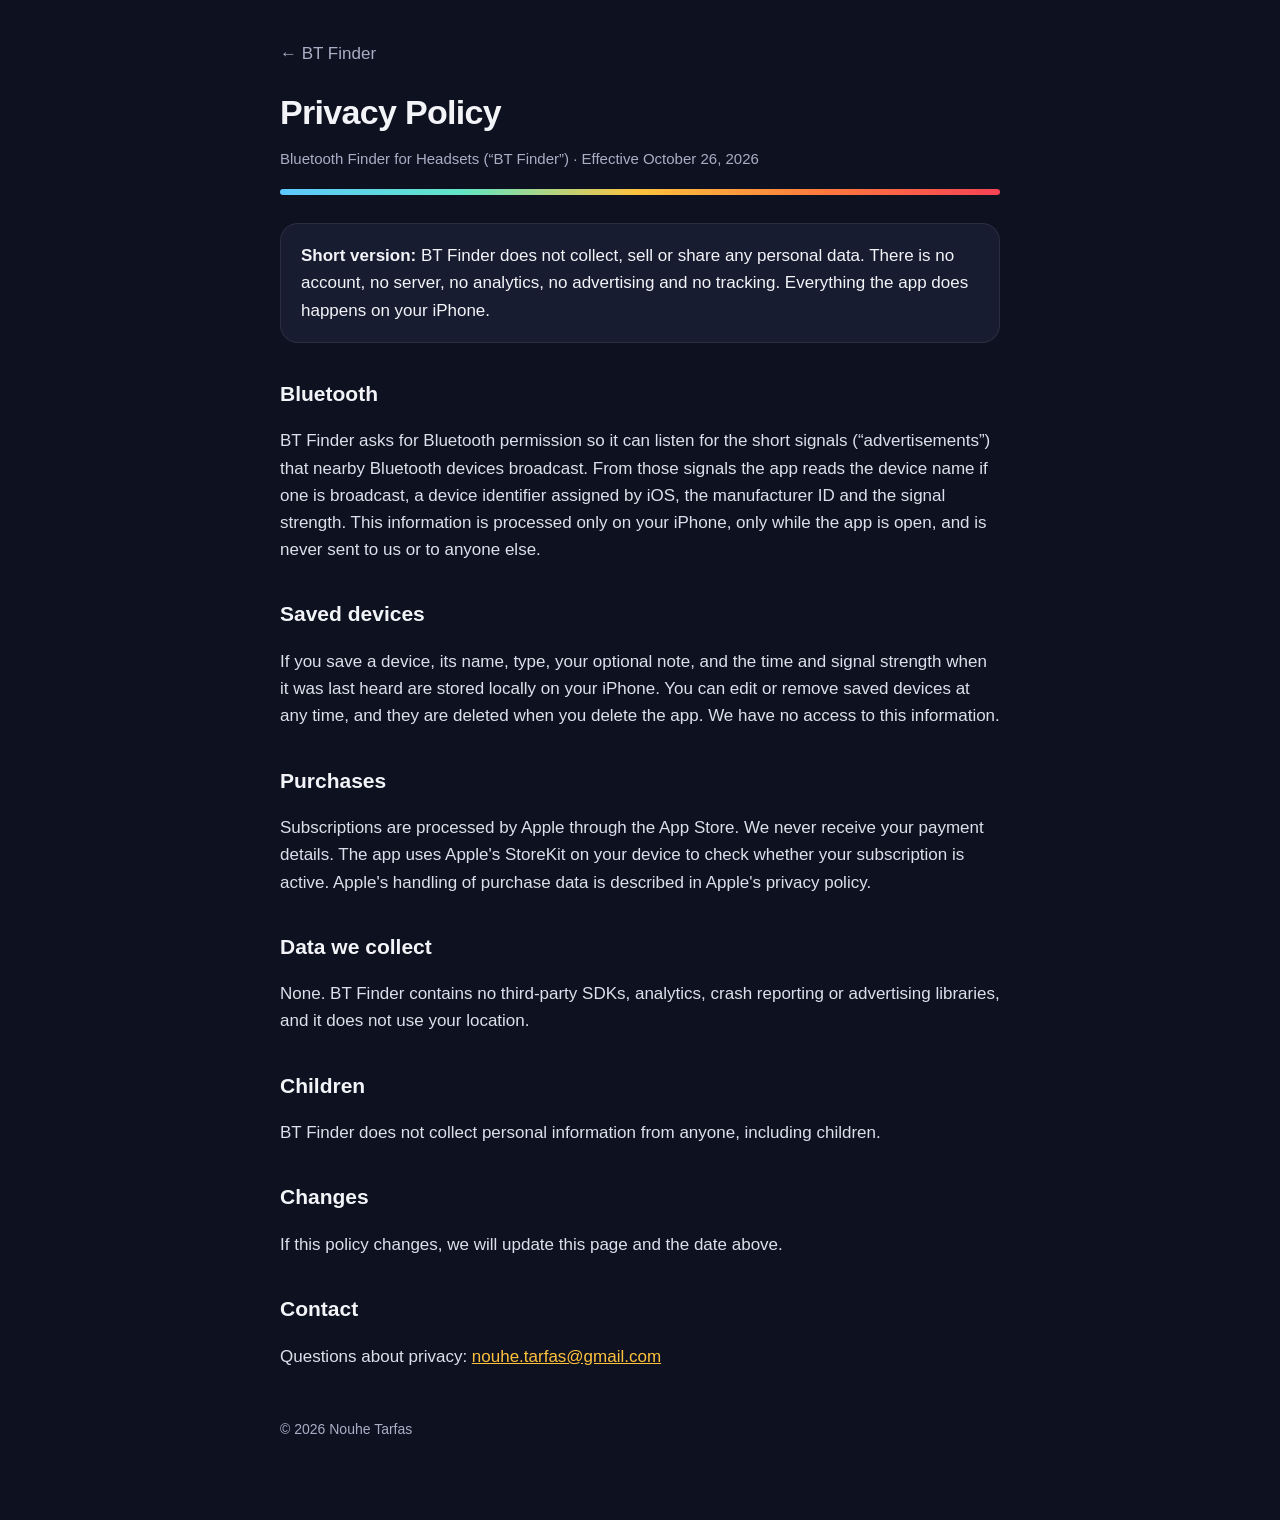
==== privacy.html @ 6a32c276 "Add BT Finder privacy, terms and support pages Co-Authored-By: Claude Opus 5.5 <noreply@anthropic.co" ====
<!doctype html>
<html lang="en"><head><meta charset="utf-8"><meta name="viewport" content="width=device-width,initial-scale=1">
<title>Privacy Policy – BT Finder</title><link rel="stylesheet" href="style.css"></head>
<body><main>
<a class="back" href="index.html">← BT Finder</a>
<h1>Privacy Policy</h1>
<p class="muted">Bluetooth Finder for Headsets (“BT Finder”) · Effective October 26, 2026</p>
<div class="bar"></div>
<div class="card"><strong>Short version:</strong> BT Finder does not collect, sell or share any personal data. There is no account, no server, no analytics, no advertising and no tracking. Everything the app does happens on your iPhone.</div>

<h2>Bluetooth</h2>
<p>BT Finder asks for Bluetooth permission so it can listen for the short signals (“advertisements”) that nearby Bluetooth devices broadcast. From those signals the app reads the device name if one is broadcast, a device identifier assigned by iOS, the manufacturer ID and the signal strength. This information is processed only on your iPhone, only while the app is open, and is never sent to us or to anyone else.</p>

<h2>Saved devices</h2>
<p>If you save a device, its name, type, your optional note, and the time and signal strength when it was last heard are stored locally on your iPhone. You can edit or remove saved devices at any time, and they are deleted when you delete the app. We have no access to this information.</p>

<h2>Purchases</h2>
<p>Subscriptions are processed by Apple through the App Store. We never receive your payment details. The app uses Apple's StoreKit on your device to check whether your subscription is active. Apple's handling of purchase data is described in Apple's privacy policy.</p>

<h2>Data we collect</h2>
<p>None. BT Finder contains no third-party SDKs, analytics, crash reporting or advertising libraries, and it does not use your location.</p>

<h2>Children</h2>
<p>BT Finder does not collect personal information from anyone, including children.</p>

<h2>Changes</h2>
<p>If this policy changes, we will update this page and the date above.</p>

<h2>Contact</h2>
<p>Questions about privacy: <a href="mailto:nouhe.tarfas@gmail.com">nouhe.tarfas@gmail.com</a></p>
<footer>© 2026 Nouhe Tarfas</footer>
</main></body></html>
---- style.css ----
:root{--ink:#0E1120;--raised:#181C30;--text:#F3F4F8;--muted:#A9AEC4;--ember:#FF7A3D;--sun:#FFC23D;--frost:#5CC8FF;--line:rgba(255,255,255,.08)}
*{box-sizing:border-box}
body{margin:0;background:var(--ink);color:var(--text);font:17px/1.6 -apple-system,BlinkMacSystemFont,"SF Pro Text","Segoe UI",Roboto,Helvetica,Arial,sans-serif}
main{max-width:760px;margin:0 auto;padding:40px 20px 80px}
a{color:var(--sun)}
h1{font-size:34px;line-height:1.15;margin:8px 0 6px;letter-spacing:-.02em}
h2{font-size:21px;margin:34px 0 8px}
p,li{color:#DDE0EA}
.muted{color:var(--muted);font-size:15px}
.back{display:inline-block;margin-bottom:18px;text-decoration:none;color:var(--muted)}
.bar{height:6px;border-radius:6px;background:linear-gradient(90deg,var(--frost),#61E6C7,var(--sun),var(--ember),#F54254);margin:18px 0 28px}
.card{background:var(--raised);border:1px solid var(--line);border-radius:18px;padding:18px 20px;margin:14px 0}
.links a{display:block;padding:14px 18px;margin:10px 0;border-radius:14px;background:var(--raised);border:1px solid var(--line);text-decoration:none;color:var(--text);font-weight:600}
footer{margin-top:48px;color:var(--muted);font-size:14px}
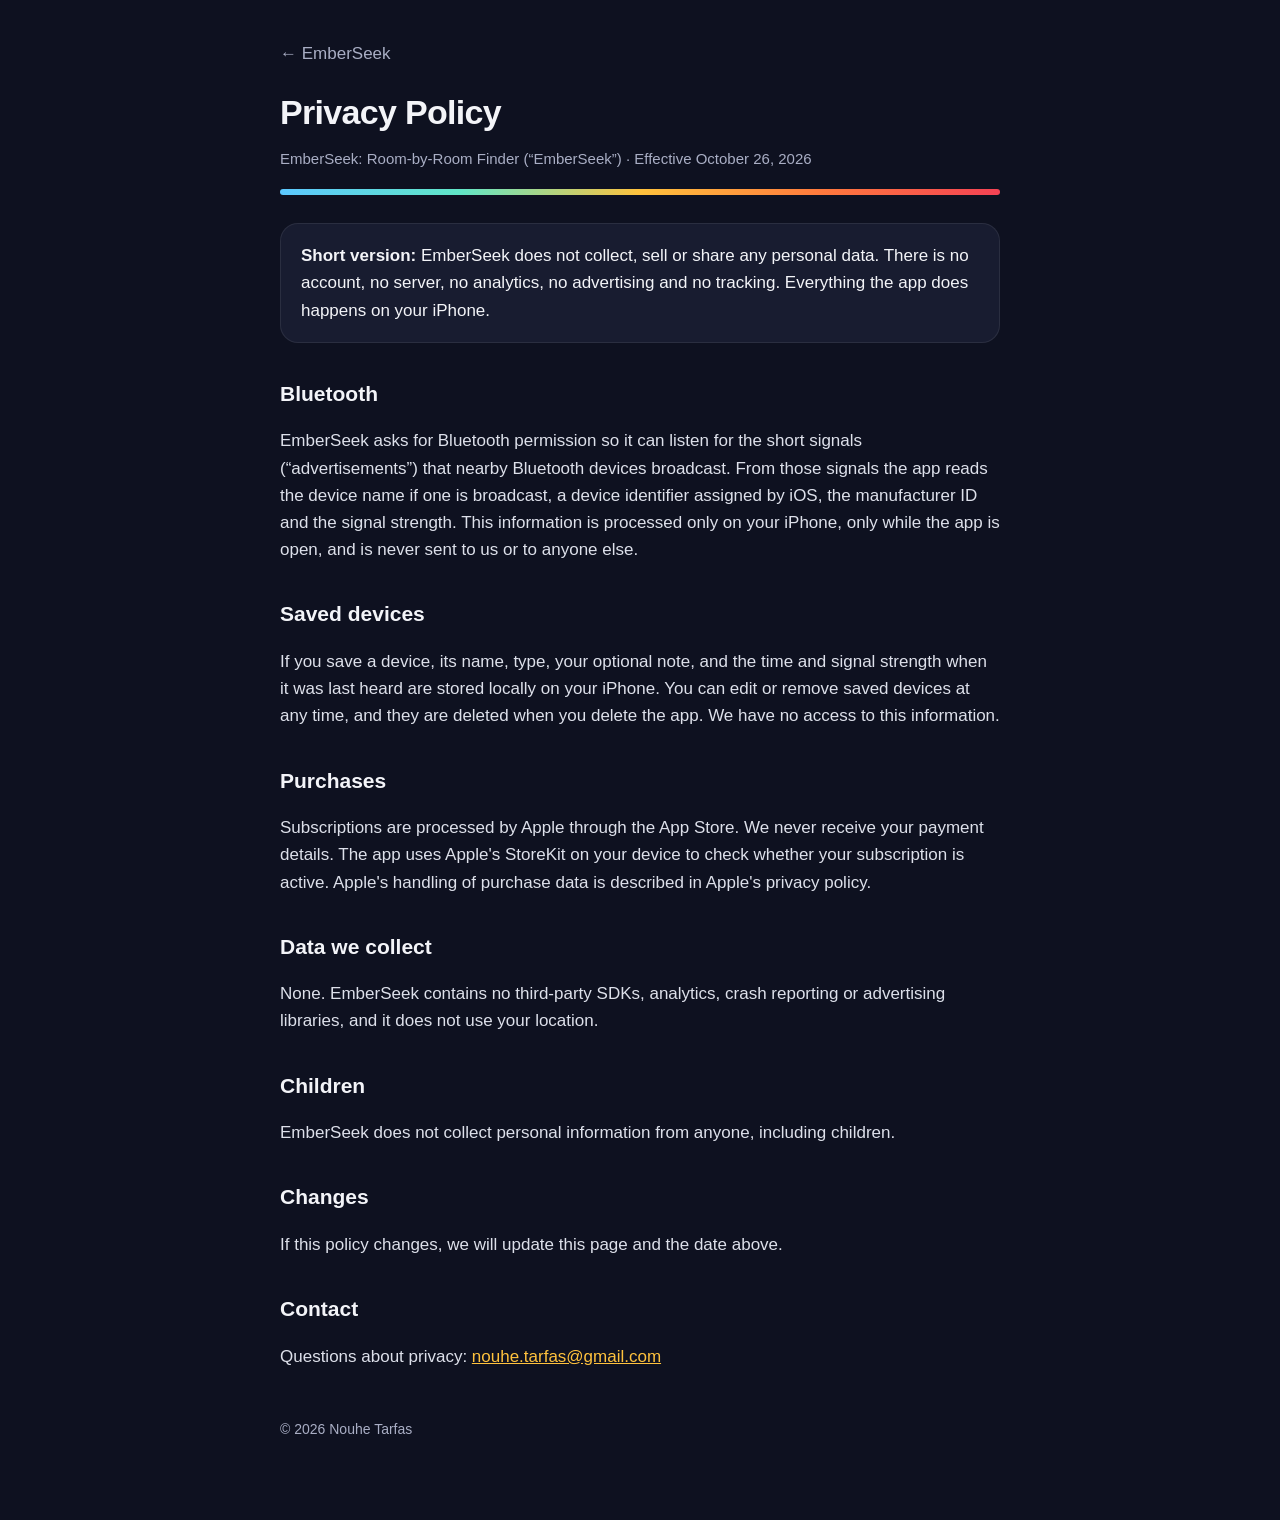
==== commit bf8e2299: "Rebrand pages to EmberSeek and document Room Sweep, Gear Check, calibration Co-Authored-By: Claude O" ====
--- a/privacy.html
+++ b/privacy.html
@@ -1,15 +1,15 @@
 <!doctype html>
 <html lang="en"><head><meta charset="utf-8"><meta name="viewport" content="width=device-width,initial-scale=1">
-<title>Privacy Policy – BT Finder</title><link rel="stylesheet" href="style.css"></head>
+<title>Privacy Policy – EmberSeek</title><link rel="stylesheet" href="style.css"></head>
 <body><main>
-<a class="back" href="index.html">← BT Finder</a>
+<a class="back" href="index.html">← EmberSeek</a>
 <h1>Privacy Policy</h1>
-<p class="muted">Bluetooth Finder for Headsets (“BT Finder”) · Effective October 26, 2026</p>
+<p class="muted">EmberSeek: Room-by-Room Finder (“EmberSeek”) · Effective October 26, 2026</p>
 <div class="bar"></div>
-<div class="card"><strong>Short version:</strong> BT Finder does not collect, sell or share any personal data. There is no account, no server, no analytics, no advertising and no tracking. Everything the app does happens on your iPhone.</div>
+<div class="card"><strong>Short version:</strong> EmberSeek does not collect, sell or share any personal data. There is no account, no server, no analytics, no advertising and no tracking. Everything the app does happens on your iPhone.</div>
 
 <h2>Bluetooth</h2>
-<p>BT Finder asks for Bluetooth permission so it can listen for the short signals (“advertisements”) that nearby Bluetooth devices broadcast. From those signals the app reads the device name if one is broadcast, a device identifier assigned by iOS, the manufacturer ID and the signal strength. This information is processed only on your iPhone, only while the app is open, and is never sent to us or to anyone else.</p>
+<p>EmberSeek asks for Bluetooth permission so it can listen for the short signals (“advertisements”) that nearby Bluetooth devices broadcast. From those signals the app reads the device name if one is broadcast, a device identifier assigned by iOS, the manufacturer ID and the signal strength. This information is processed only on your iPhone, only while the app is open, and is never sent to us or to anyone else.</p>
 
 <h2>Saved devices</h2>
 <p>If you save a device, its name, type, your optional note, and the time and signal strength when it was last heard are stored locally on your iPhone. You can edit or remove saved devices at any time, and they are deleted when you delete the app. We have no access to this information.</p>
@@ -18,10 +18,10 @@
 <p>Subscriptions are processed by Apple through the App Store. We never receive your payment details. The app uses Apple's StoreKit on your device to check whether your subscription is active. Apple's handling of purchase data is described in Apple's privacy policy.</p>
 
 <h2>Data we collect</h2>
-<p>None. BT Finder contains no third-party SDKs, analytics, crash reporting or advertising libraries, and it does not use your location.</p>
+<p>None. EmberSeek contains no third-party SDKs, analytics, crash reporting or advertising libraries, and it does not use your location.</p>
 
 <h2>Children</h2>
-<p>BT Finder does not collect personal information from anyone, including children.</p>
+<p>EmberSeek does not collect personal information from anyone, including children.</p>
 
 <h2>Changes</h2>
 <p>If this policy changes, we will update this page and the date above.</p>
